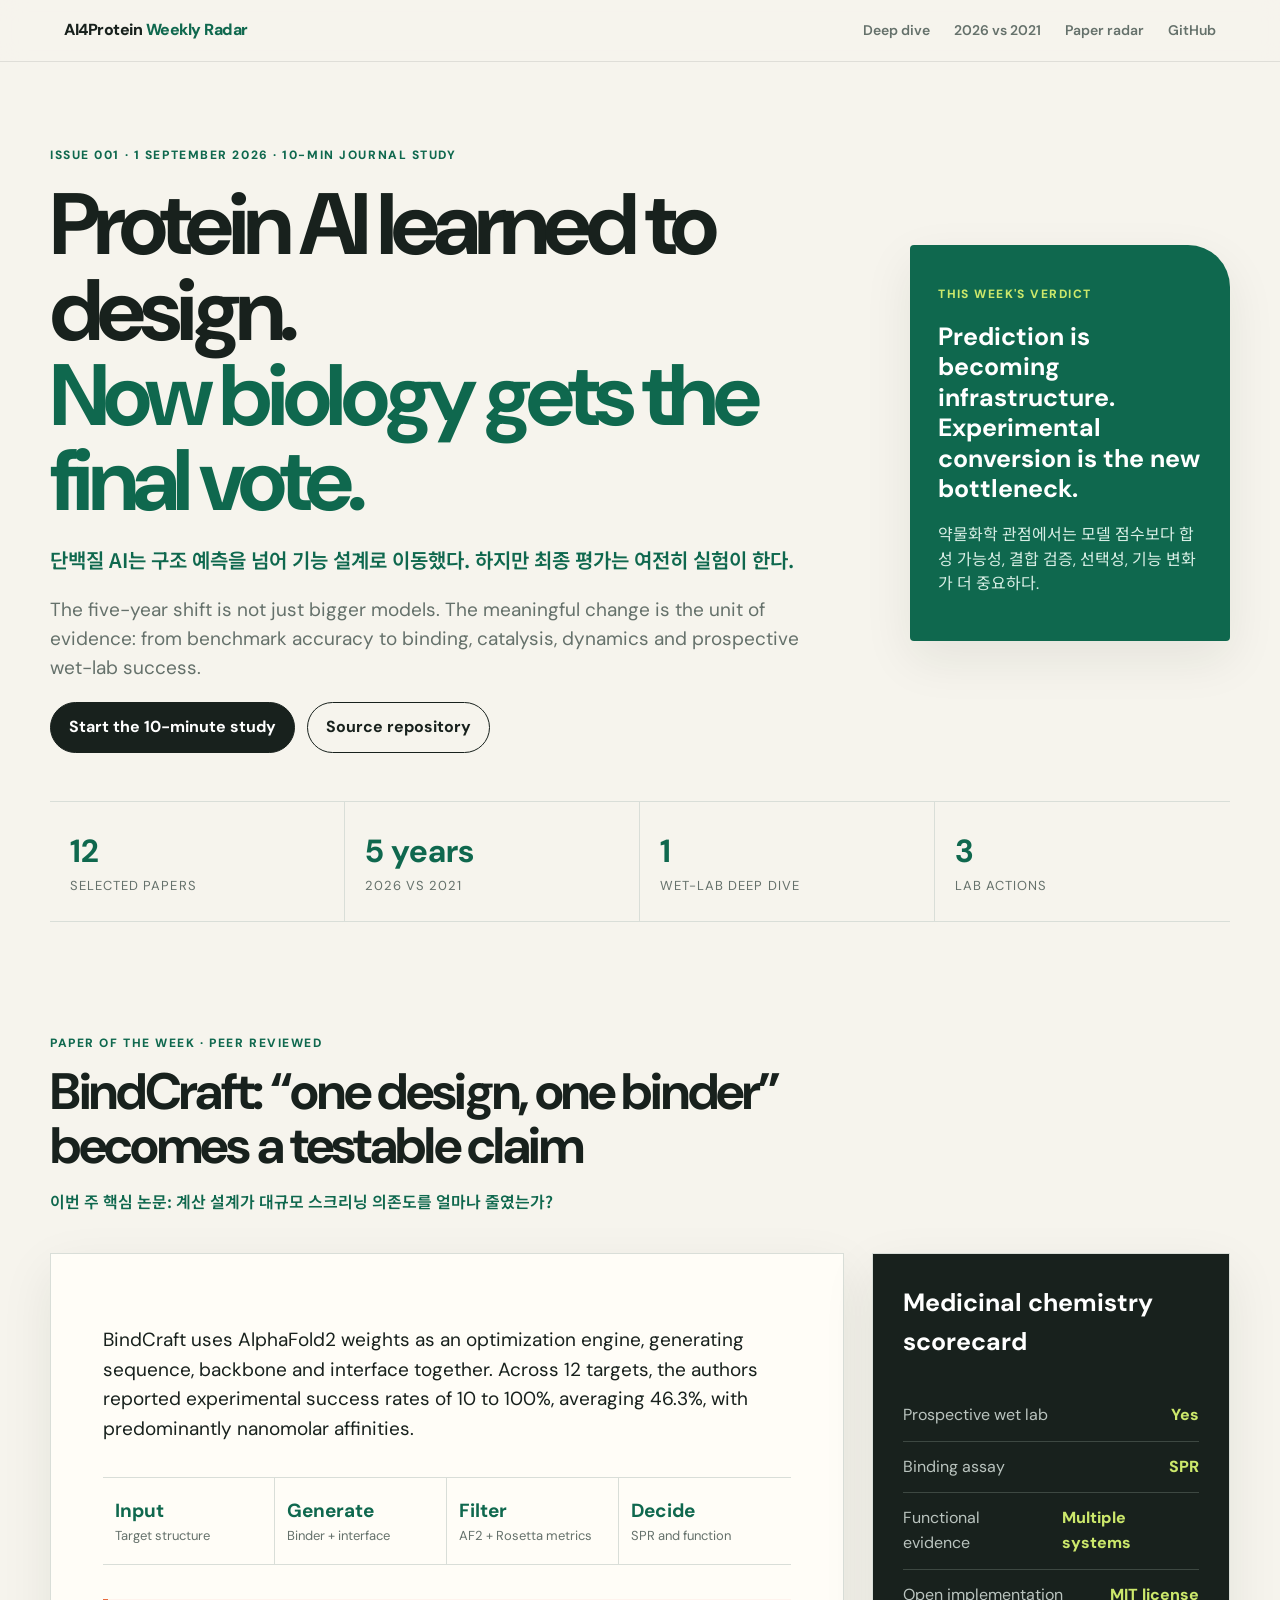
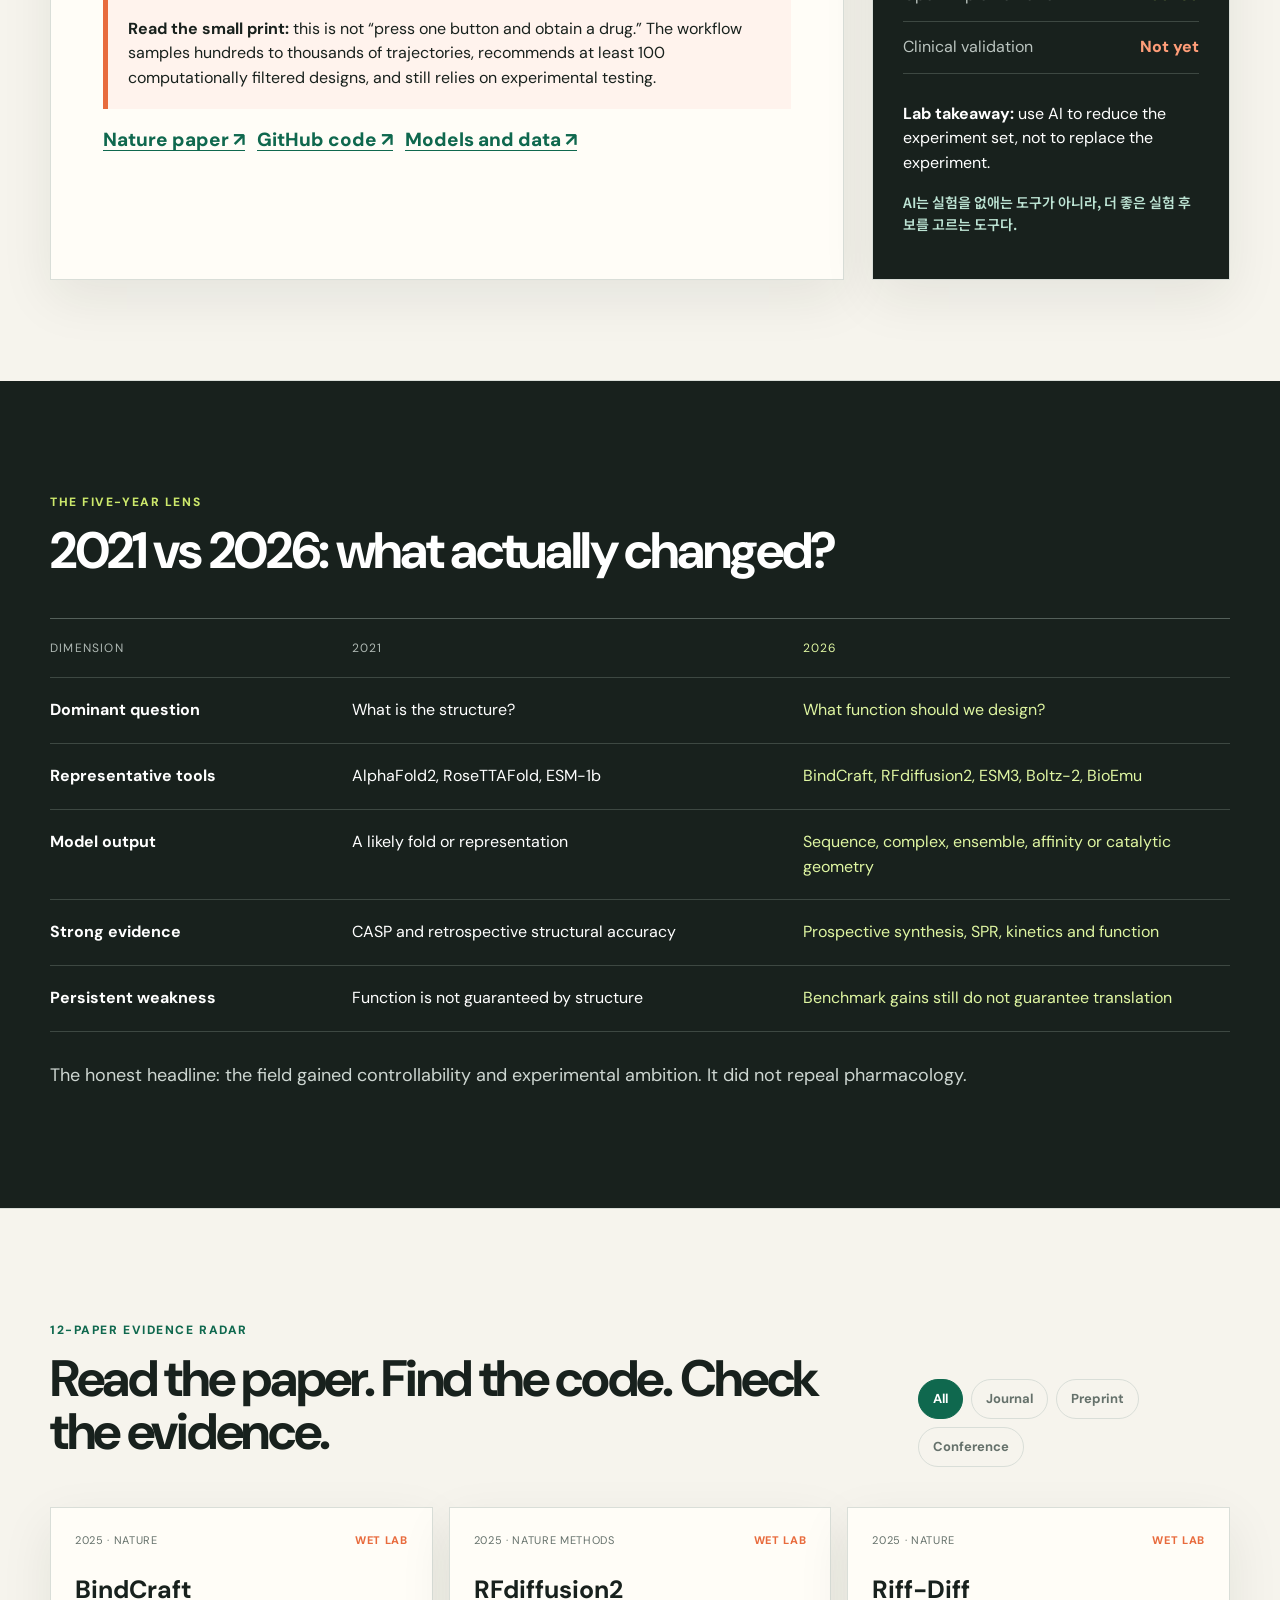
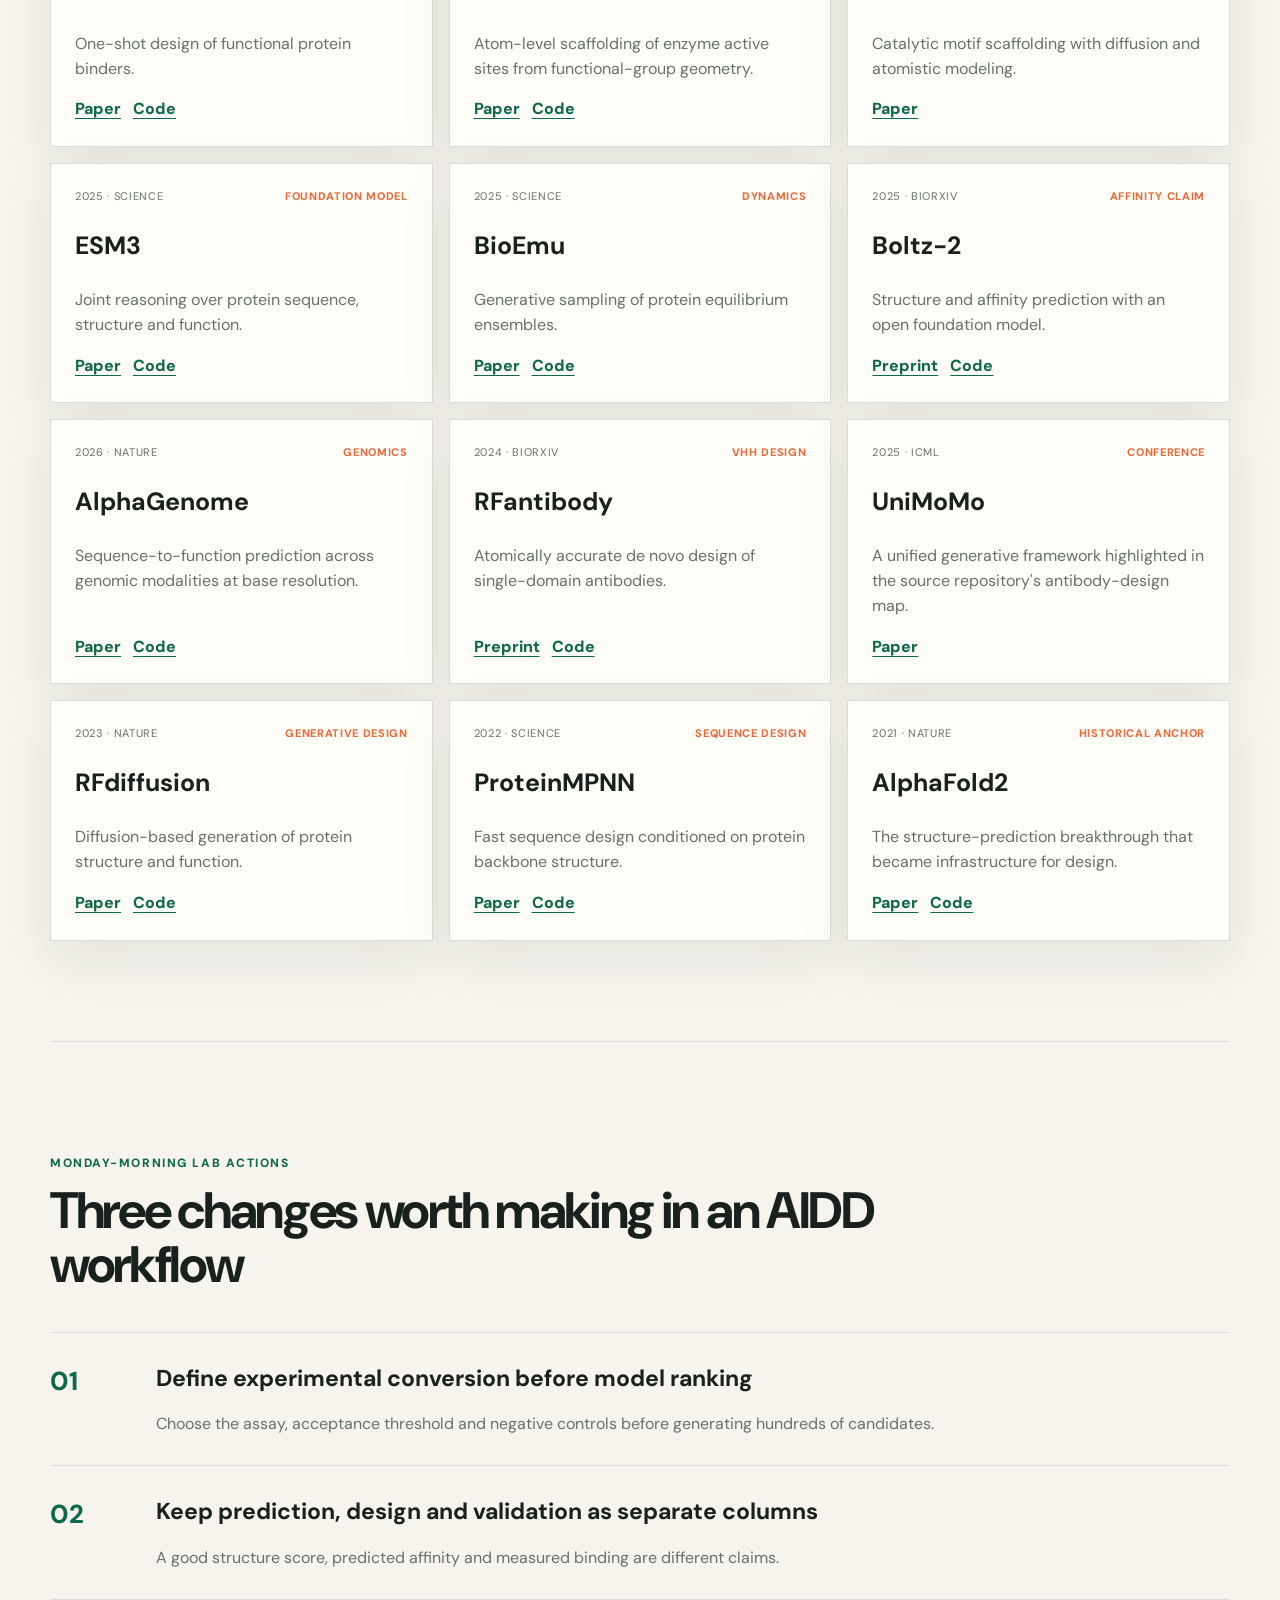
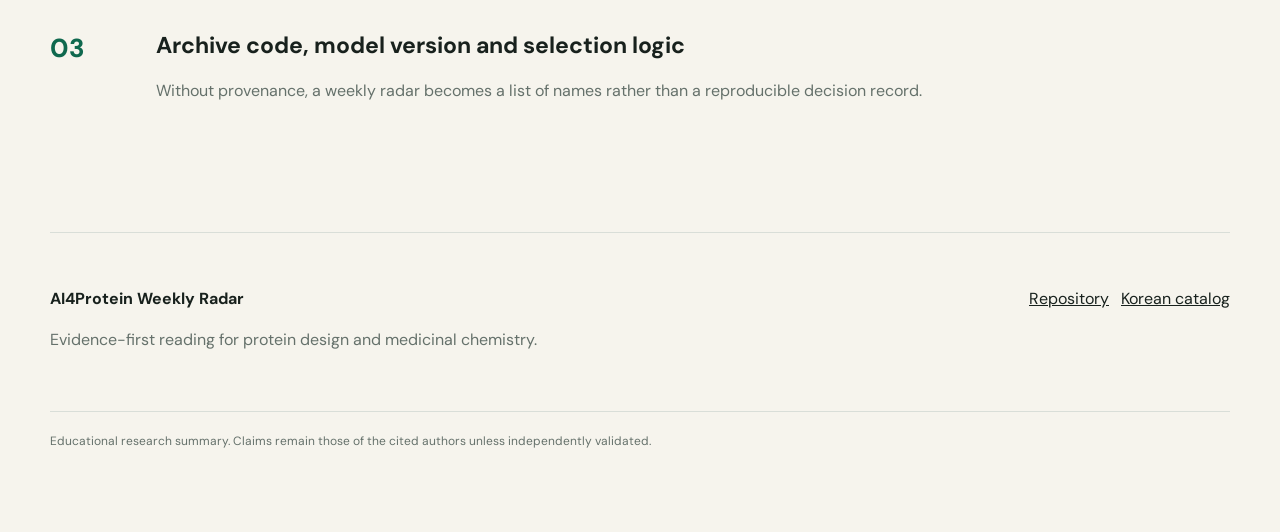
==== index.html @ 7b74da96 "Add first AI4Protein weekly journal page" ====
<!doctype html>
<html lang="en">
<head>
  <meta charset="utf-8">
  <meta name="viewport" content="width=device-width, initial-scale=1">
  <meta name="description" content="A weekly evidence-first journal study on AI for protein science and drug discovery.">
  <title>AI4Protein Weekly Radar</title>
  <link rel="preconnect" href="https://fonts.googleapis.com">
  <link rel="preconnect" href="https://fonts.gstatic.com" crossorigin>
  <link href="https://fonts.googleapis.com/css2?family=DM+Sans:wght@400;500;600;700&family=Noto+Sans+KR:wght@400;500;700&display=swap" rel="stylesheet">
  <link rel="stylesheet" href="styles.css">
</head>
<body>
  <header class="site-header">
    <a class="brand" href="#top">AI4Protein <span>Weekly Radar</span></a>
    <nav aria-label="Primary navigation">
      <a href="#deep-dive">Deep dive</a>
      <a href="#compare">2026 vs 2021</a>
      <a href="#radar">Paper radar</a>
      <a href="https://github.com/mrfeixiang/AI4protein-kr">GitHub</a>
    </nav>
  </header>

  <main id="top">
    <section class="hero">
      <div class="hero-copy">
        <p class="eyebrow">ISSUE 001 · 1 SEPTEMBER 2026 · 10-MIN JOURNAL STUDY</p>
        <h1>Protein AI learned to design.<br><span>Now biology gets the final vote.</span></h1>
        <p class="hero-ko">단백질 AI는 구조 예측을 넘어 기능 설계로 이동했다. 하지만 최종 평가는 여전히 실험이 한다.</p>
        <p class="lede">The five-year shift is not just bigger models. The meaningful change is the unit of evidence: from benchmark accuracy to binding, catalysis, dynamics and prospective wet-lab success.</p>
        <div class="hero-actions">
          <a class="button primary" href="#deep-dive">Start the 10-minute study</a>
          <a class="button ghost" href="https://github.com/mrfeixiang/AI4protein-kr">Source repository</a>
        </div>
      </div>
      <aside class="hero-note" aria-label="This week's verdict">
        <p class="note-label">THIS WEEK'S VERDICT</p>
        <strong>Prediction is becoming infrastructure. Experimental conversion is the new bottleneck.</strong>
        <p>약물화학 관점에서는 모델 점수보다 합성 가능성, 결합 검증, 선택성, 기능 변화가 더 중요하다.</p>
      </aside>
    </section>

    <section class="numbers" aria-label="Issue overview">
      <div><strong>12</strong><span>selected papers</span></div>
      <div><strong>5 years</strong><span>2026 vs 2021</span></div>
      <div><strong>1</strong><span>wet-lab deep dive</span></div>
      <div><strong>3</strong><span>lab actions</span></div>
    </section>

    <section id="deep-dive" class="section">
      <div class="section-heading">
        <p class="eyebrow">PAPER OF THE WEEK · PEER REVIEWED</p>
        <h2>BindCraft: “one design, one binder” becomes a testable claim</h2>
        <p class="section-ko">이번 주 핵심 논문: 계산 설계가 대규모 스크리닝 의존도를 얼마나 줄였는가?</p>
      </div>

      <div class="deep-grid">
        <article class="feature">
          <p>BindCraft uses AlphaFold2 weights as an optimization engine, generating sequence, backbone and interface together. Across 12 targets, the authors reported experimental success rates of 10 to 100%, averaging 46.3%, with predominantly nanomolar affinities.</p>
          <div class="evidence-strip">
            <div><b>Input</b><span>Target structure</span></div>
            <div><b>Generate</b><span>Binder + interface</span></div>
            <div><b>Filter</b><span>AF2 + Rosetta metrics</span></div>
            <div><b>Decide</b><span>SPR and function</span></div>
          </div>
          <p class="caution"><b>Read the small print:</b> this is not “press one button and obtain a drug.” The workflow samples hundreds to thousands of trajectories, recommends at least 100 computationally filtered designs, and still relies on experimental testing.</p>
          <div class="link-row">
            <a href="https://www.nature.com/articles/s41586-025-09429-6">Nature paper ↗</a>
            <a href="https://github.com/martinpacesa/BindCraft">GitHub code ↗</a>
            <a href="https://doi.org/10.5281/zenodo.14249738">Models and data ↗</a>
          </div>
        </article>

        <aside class="scorecard">
          <h3>Medicinal chemistry scorecard</h3>
          <dl>
            <div><dt>Prospective wet lab</dt><dd class="yes">Yes</dd></div>
            <div><dt>Binding assay</dt><dd class="yes">SPR</dd></div>
            <div><dt>Functional evidence</dt><dd class="yes">Multiple systems</dd></div>
            <div><dt>Open implementation</dt><dd class="yes">MIT license</dd></div>
            <div><dt>Clinical validation</dt><dd class="no">Not yet</dd></div>
          </dl>
          <p><b>Lab takeaway:</b> use AI to reduce the experiment set, not to replace the experiment.</p>
          <p class="section-ko">AI는 실험을 없애는 도구가 아니라, 더 좋은 실험 후보를 고르는 도구다.</p>
        </aside>
      </div>
    </section>

    <section id="compare" class="section compare-section">
      <div class="section-heading">
        <p class="eyebrow">THE FIVE-YEAR LENS</p>
        <h2>2021 vs 2026: what actually changed?</h2>
      </div>
      <div class="comparison" role="table" aria-label="2021 versus 2026 comparison">
        <div class="comparison-row header" role="row">
          <span role="columnheader">Dimension</span><span role="columnheader">2021</span><span role="columnheader">2026</span>
        </div>
        <div class="comparison-row" role="row">
          <b role="cell">Dominant question</b><span role="cell">What is the structure?</span><span role="cell">What function should we design?</span>
        </div>
        <div class="comparison-row" role="row">
          <b role="cell">Representative tools</b><span role="cell">AlphaFold2, RoseTTAFold, ESM-1b</span><span role="cell">BindCraft, RFdiffusion2, ESM3, Boltz-2, BioEmu</span>
        </div>
        <div class="comparison-row" role="row">
          <b role="cell">Model output</b><span role="cell">A likely fold or representation</span><span role="cell">Sequence, complex, ensemble, affinity or catalytic geometry</span>
        </div>
        <div class="comparison-row" role="row">
          <b role="cell">Strong evidence</b><span role="cell">CASP and retrospective structural accuracy</span><span role="cell">Prospective synthesis, SPR, kinetics and function</span>
        </div>
        <div class="comparison-row" role="row">
          <b role="cell">Persistent weakness</b><span role="cell">Function is not guaranteed by structure</span><span role="cell">Benchmark gains still do not guarantee translation</span>
        </div>
      </div>
      <p class="compare-foot">The honest headline: the field gained controllability and experimental ambition. It did not repeal pharmacology.</p>
    </section>

    <section id="radar" class="section">
      <div class="section-heading radar-heading">
        <div>
          <p class="eyebrow">12-PAPER EVIDENCE RADAR</p>
          <h2>Read the paper. Find the code. Check the evidence.</h2>
        </div>
        <div class="filters" aria-label="Filter papers">
          <button class="filter active" data-filter="all">All</button>
          <button class="filter" data-filter="journal">Journal</button>
          <button class="filter" data-filter="preprint">Preprint</button>
          <button class="filter" data-filter="conference">Conference</button>
        </div>
      </div>

      <div class="paper-grid">
        <article class="paper-card" data-type="journal">
          <div class="paper-meta"><span>2025 · Nature</span><em>Wet lab</em></div>
          <h3>BindCraft</h3><p>One-shot design of functional protein binders.</p>
          <div class="card-links"><a href="https://www.nature.com/articles/s41586-025-09429-6">Paper</a><a href="https://github.com/martinpacesa/BindCraft">Code</a></div>
        </article>
        <article class="paper-card" data-type="journal">
          <div class="paper-meta"><span>2025 · Nature Methods</span><em>Wet lab</em></div>
          <h3>RFdiffusion2</h3><p>Atom-level scaffolding of enzyme active sites from functional-group geometry.</p>
          <div class="card-links"><a href="https://www.nature.com/articles/s41592-025-02975-x">Paper</a><a href="https://github.com/RosettaCommons/RFdiffusion2">Code</a></div>
        </article>
        <article class="paper-card" data-type="journal">
          <div class="paper-meta"><span>2025 · Nature</span><em>Wet lab</em></div>
          <h3>Riff-Diff</h3><p>Catalytic motif scaffolding with diffusion and atomistic modeling.</p>
          <div class="card-links"><a href="https://www.nature.com/articles/s41586-025-09747-9">Paper</a></div>
        </article>
        <article class="paper-card" data-type="journal">
          <div class="paper-meta"><span>2025 · Science</span><em>Foundation model</em></div>
          <h3>ESM3</h3><p>Joint reasoning over protein sequence, structure and function.</p>
          <div class="card-links"><a href="https://www.science.org/doi/10.1126/science.ads0018">Paper</a><a href="https://github.com/evolutionaryscale/esm">Code</a></div>
        </article>
        <article class="paper-card" data-type="journal">
          <div class="paper-meta"><span>2025 · Science</span><em>Dynamics</em></div>
          <h3>BioEmu</h3><p>Generative sampling of protein equilibrium ensembles.</p>
          <div class="card-links"><a href="https://www.science.org/doi/10.1126/science.adv9817">Paper</a><a href="https://github.com/microsoft/bioemu">Code</a></div>
        </article>
        <article class="paper-card" data-type="preprint">
          <div class="paper-meta"><span>2025 · bioRxiv</span><em>Affinity claim</em></div>
          <h3>Boltz-2</h3><p>Structure and affinity prediction with an open foundation model.</p>
          <div class="card-links"><a href="https://www.biorxiv.org/content/10.1101/2025.06.14.659707">Preprint</a><a href="https://github.com/jwohlwend/boltz">Code</a></div>
        </article>
        <article class="paper-card" data-type="journal">
          <div class="paper-meta"><span>2026 · Nature</span><em>Genomics</em></div>
          <h3>AlphaGenome</h3><p>Sequence-to-function prediction across genomic modalities at base resolution.</p>
          <div class="card-links"><a href="https://www.nature.com/articles/s41586-025-10014-0">Paper</a><a href="https://github.com/google-deepmind/alphagenome">Code</a></div>
        </article>
        <article class="paper-card" data-type="preprint">
          <div class="paper-meta"><span>2024 · bioRxiv</span><em>VHH design</em></div>
          <h3>RFantibody</h3><p>Atomically accurate de novo design of single-domain antibodies.</p>
          <div class="card-links"><a href="https://www.biorxiv.org/content/10.1101/2024.03.14.585103">Preprint</a><a href="https://github.com/RosettaCommons/RFantibody">Code</a></div>
        </article>
        <article class="paper-card" data-type="conference">
          <div class="paper-meta"><span>2025 · ICML</span><em>Conference</em></div>
          <h3>UniMoMo</h3><p>A unified generative framework highlighted in the source repository's antibody-design map.</p>
          <div class="card-links"><a href="https://openreview.net/pdf?id=KUN7A7Okb6">Paper</a></div>
        </article>
        <article class="paper-card" data-type="journal">
          <div class="paper-meta"><span>2023 · Nature</span><em>Generative design</em></div>
          <h3>RFdiffusion</h3><p>Diffusion-based generation of protein structure and function.</p>
          <div class="card-links"><a href="https://www.nature.com/articles/s41586-023-06415-8">Paper</a><a href="https://github.com/RosettaCommons/RFdiffusion">Code</a></div>
        </article>
        <article class="paper-card" data-type="journal">
          <div class="paper-meta"><span>2022 · Science</span><em>Sequence design</em></div>
          <h3>ProteinMPNN</h3><p>Fast sequence design conditioned on protein backbone structure.</p>
          <div class="card-links"><a href="https://www.science.org/doi/10.1126/science.add2187">Paper</a><a href="https://github.com/dauparas/ProteinMPNN">Code</a></div>
        </article>
        <article class="paper-card" data-type="journal">
          <div class="paper-meta"><span>2021 · Nature</span><em>Historical anchor</em></div>
          <h3>AlphaFold2</h3><p>The structure-prediction breakthrough that became infrastructure for design.</p>
          <div class="card-links"><a href="https://www.nature.com/articles/s41586-021-03819-2">Paper</a><a href="https://github.com/google-deepmind/alphafold">Code</a></div>
        </article>
      </div>
    </section>

    <section class="section actions-section">
      <div class="section-heading">
        <p class="eyebrow">MONDAY-MORNING LAB ACTIONS</p>
        <h2>Three changes worth making in an AIDD workflow</h2>
      </div>
      <ol class="actions-list">
        <li><span>01</span><div><h3>Define experimental conversion before model ranking</h3><p>Choose the assay, acceptance threshold and negative controls before generating hundreds of candidates.</p></div></li>
        <li><span>02</span><div><h3>Keep prediction, design and validation as separate columns</h3><p>A good structure score, predicted affinity and measured binding are different claims.</p></div></li>
        <li><span>03</span><div><h3>Archive code, model version and selection logic</h3><p>Without provenance, a weekly radar becomes a list of names rather than a reproducible decision record.</p></div></li>
      </ol>
    </section>
  </main>

  <footer>
    <div><b>AI4Protein Weekly Radar</b><p>Evidence-first reading for protein design and medicinal chemistry.</p></div>
    <div class="footer-links"><a href="https://github.com/mrfeixiang/AI4protein-kr">Repository</a><a href="https://github.com/mrfeixiang/AI4protein-kr/blob/main/README.md">Korean catalog</a></div>
    <p class="disclaimer">Educational research summary. Claims remain those of the cited authors unless independently validated.</p>
  </footer>
  <script src="app.js"></script>
</body>
</html>
---- styles.css ----
:root {
  --ink: #18211d;
  --muted: #65716b;
  --paper: #f6f4ed;
  --card: #fffdf7;
  --line: #d9ded8;
  --green: #0f684e;
  --lime: #cce86b;
  --orange: #e86b3d;
  --blue: #5077c8;
  --shadow: 0 18px 50px rgba(24, 33, 29, .08);
}
* { box-sizing: border-box; }
html { scroll-behavior: smooth; }
body {
  margin: 0;
  color: var(--ink);
  background: var(--paper);
  font-family: "DM Sans", "Noto Sans KR", sans-serif;
  line-height: 1.55;
}
a { color: inherit; }
.site-header {
  position: sticky; top: 0; z-index: 20;
  display: flex; align-items: center; justify-content: space-between;
  padding: 18px clamp(22px, 5vw, 76px);
  background: rgba(246, 244, 237, .92);
  border-bottom: 1px solid rgba(24, 33, 29, .1);
  backdrop-filter: blur(12px);
}
.brand { text-decoration: none; font-weight: 800; letter-spacing: -.03em; }
.brand span { color: var(--green); }
nav { display: flex; gap: 24px; }
nav a { color: var(--muted); font-size: 14px; text-decoration: none; font-weight: 600; }
nav a:hover { color: var(--green); }
main, footer { width: min(1180px, calc(100% - 40px)); margin: 0 auto; }
.hero {
  min-height: 660px; display: grid; grid-template-columns: 1.65fr .65fr;
  gap: 48px; align-items: center; padding: 72px 0 48px;
}
.eyebrow { color: var(--green); font-size: 12px; font-weight: 800; letter-spacing: .13em; text-transform: uppercase; }
h1 { margin: 18px 0 20px; max-width: 880px; font-size: clamp(46px, 6.8vw, 88px); line-height: .98; letter-spacing: -.065em; }
h1 span { color: var(--green); }
.hero-ko, .section-ko { color: var(--green); font-family: "Noto Sans KR", sans-serif; font-weight: 600; }
.hero-ko { max-width: 760px; font-size: 20px; }
.lede { max-width: 760px; color: var(--muted); font-size: 19px; }
.hero-actions, .link-row, .card-links, .footer-links { display: flex; flex-wrap: wrap; gap: 12px; }
.button {
  display: inline-flex; padding: 12px 18px; border: 1px solid var(--ink);
  border-radius: 999px; text-decoration: none; font-weight: 700;
}
.button.primary { background: var(--ink); color: white; }
.button.ghost:hover { background: white; }
.hero-note {
  padding: 28px; background: var(--green); color: white;
  border-radius: 4px 42px 4px 4px; box-shadow: var(--shadow);
}
.note-label { color: var(--lime); font-size: 12px; letter-spacing: .12em; font-weight: 800; }
.hero-note strong { display: block; margin: 18px 0; font-size: 25px; line-height: 1.22; }
.hero-note p:last-child { color: #d8eee5; }
.numbers {
  display: grid; grid-template-columns: repeat(4, 1fr); border-block: 1px solid var(--line);
}
.numbers div { padding: 25px 20px; border-right: 1px solid var(--line); }
.numbers div:last-child { border-right: 0; }
.numbers strong, .numbers span { display: block; }
.numbers strong { color: var(--green); font-size: 32px; }
.numbers span { color: var(--muted); font-size: 13px; text-transform: uppercase; letter-spacing: .08em; }
.section { padding: 100px 0; border-bottom: 1px solid var(--line); }
.section-heading { margin-bottom: 40px; }
.section-heading h2 { max-width: 900px; margin: 8px 0; font-size: clamp(34px, 4vw, 56px); line-height: 1.05; letter-spacing: -.045em; }
.deep-grid { display: grid; grid-template-columns: 1.55fr .7fr; gap: 28px; }
.feature, .scorecard, .paper-card {
  background: var(--card); border: 1px solid var(--line); box-shadow: var(--shadow);
}
.feature { padding: clamp(28px, 5vw, 52px); font-size: 19px; }
.evidence-strip { display: grid; grid-template-columns: repeat(4, 1fr); margin: 34px 0; border-block: 1px solid var(--line); }
.evidence-strip div { padding: 18px 12px; border-right: 1px solid var(--line); }
.evidence-strip div:last-child { border-right: 0; }
.evidence-strip b, .evidence-strip span { display: block; }
.evidence-strip b { color: var(--green); }
.evidence-strip span { color: var(--muted); font-size: 13px; }
.caution { padding: 18px 20px; border-left: 5px solid var(--orange); background: #fff3ed; font-size: 16px; }
.link-row a, .card-links a { color: var(--green); font-weight: 800; text-underline-offset: 4px; }
.scorecard { align-self: start; padding: 30px; background: var(--ink); color: white; }
.scorecard h3 { margin-top: 0; font-size: 25px; }
.scorecard dl { margin: 28px 0; }
.scorecard dl div { display: flex; justify-content: space-between; gap: 12px; padding: 13px 0; border-bottom: 1px solid #3d4842; }
.scorecard dt { color: #bac4bf; }
.scorecard dd { margin: 0; font-weight: 800; }
.scorecard .yes { color: var(--lime); }
.scorecard .no { color: #ff9d78; }
.scorecard .section-ko { color: #bde4d4; font-size: 14px; }
.compare-section { background: var(--ink); color: white; margin-inline: calc(50% - 50vw); padding-inline: max(20px, calc((100vw - 1180px) / 2)); }
.compare-section .eyebrow { color: var(--lime); }
.comparison { border-top: 1px solid #54605a; }
.comparison-row { display: grid; grid-template-columns: .65fr 1fr 1fr; gap: 24px; padding: 20px 0; border-bottom: 1px solid #3d4842; }
.comparison-row.header { color: #aeb8b3; font-size: 12px; letter-spacing: .1em; text-transform: uppercase; }
.comparison-row span:last-child { color: #dff6a2; }
.compare-foot { margin-top: 30px; color: #cdd6d1; font-size: 18px; }
.radar-heading { display: flex; justify-content: space-between; align-items: end; gap: 30px; }
.filters { display: flex; flex-wrap: wrap; gap: 8px; }
.filter {
  padding: 9px 14px; border: 1px solid var(--line); border-radius: 999px;
  background: transparent; color: var(--muted); cursor: pointer; font: inherit; font-size: 13px; font-weight: 700;
}
.filter.active, .filter:hover { background: var(--green); border-color: var(--green); color: white; }
.paper-grid { display: grid; grid-template-columns: repeat(3, 1fr); gap: 16px; }
.paper-card { min-height: 230px; padding: 24px; display: flex; flex-direction: column; transition: transform .2s, opacity .2s; }
.paper-card:hover { transform: translateY(-4px); }
.paper-card[hidden] { display: none; }
.paper-meta { display: flex; justify-content: space-between; gap: 10px; color: var(--muted); font-size: 11px; text-transform: uppercase; letter-spacing: .06em; }
.paper-meta em { color: var(--orange); font-style: normal; font-weight: 800; }
.paper-card h3 { margin: 22px 0 6px; font-size: 25px; }
.paper-card p { color: var(--muted); }
.card-links { margin-top: auto; }
.actions-list { margin: 0; padding: 0; list-style: none; }
.actions-list li { display: grid; grid-template-columns: 80px 1fr; gap: 26px; padding: 28px 0; border-top: 1px solid var(--line); }
.actions-list li > span { color: var(--green); font-size: 26px; font-weight: 800; }
.actions-list h3 { margin: 0; font-size: 23px; }
.actions-list p { margin-bottom: 0; color: var(--muted); }
footer { display: grid; grid-template-columns: 1fr auto; gap: 30px; padding: 54px 0 70px; }
footer p { color: var(--muted); }
.disclaimer { grid-column: 1 / -1; padding-top: 20px; border-top: 1px solid var(--line); font-size: 12px; }
@media (max-width: 860px) {
  nav { display: none; }
  .hero, .deep-grid { grid-template-columns: 1fr; }
  .hero { min-height: auto; }
  .numbers { grid-template-columns: repeat(2, 1fr); }
  .numbers div:nth-child(2) { border-right: 0; }
  .paper-grid { grid-template-columns: repeat(2, 1fr); }
  .radar-heading { display: block; }
  .filters { margin-top: 24px; }
}
@media (max-width: 560px) {
  main, footer { width: min(100% - 28px, 1180px); }
  .site-header { padding-inline: 16px; }
  .hero { padding-top: 54px; }
  h1 { font-size: 47px; }
  .numbers, .paper-grid { grid-template-columns: 1fr; }
  .numbers div { border-right: 0; border-bottom: 1px solid var(--line); }
  .evidence-strip { grid-template-columns: repeat(2, 1fr); }
  .comparison-row { grid-template-columns: 1fr; gap: 6px; }
  .comparison-row.header { display: none; }
  .actions-list li { grid-template-columns: 48px 1fr; }
  footer { grid-template-columns: 1fr; }
}
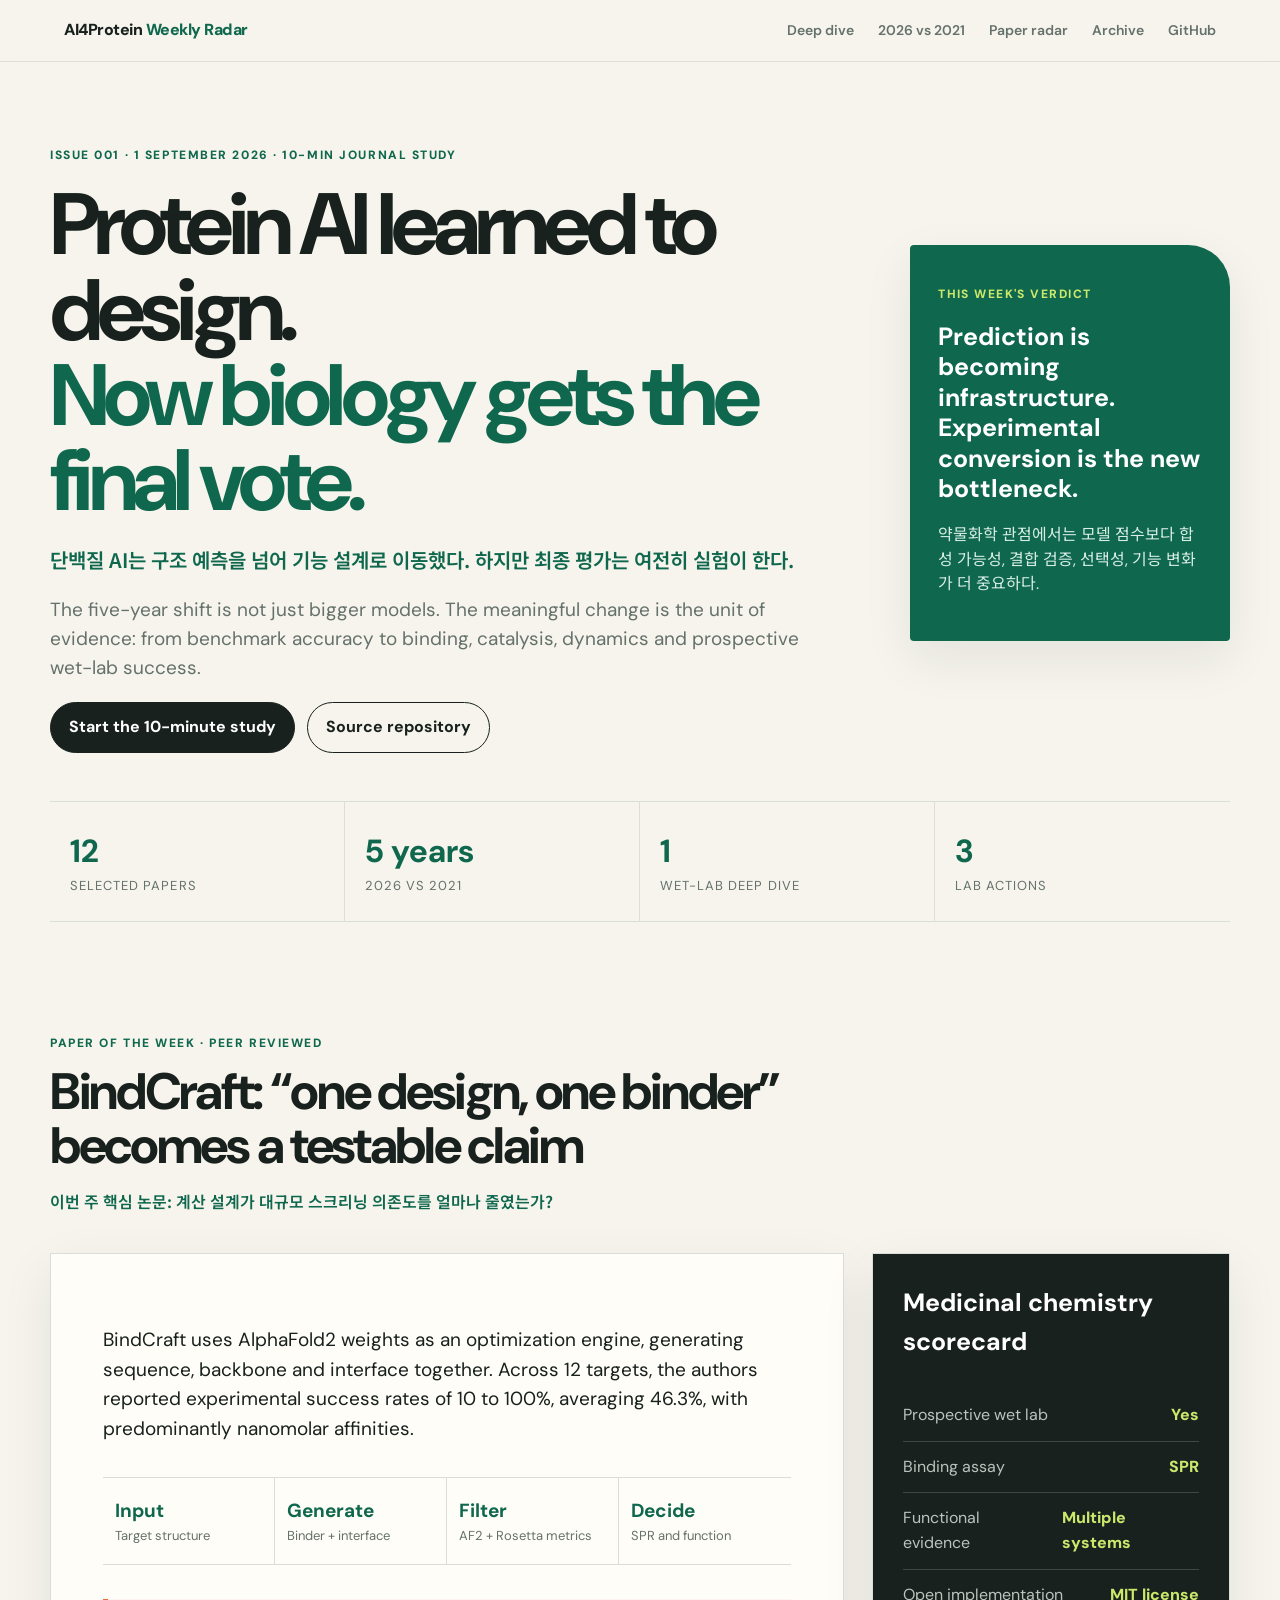
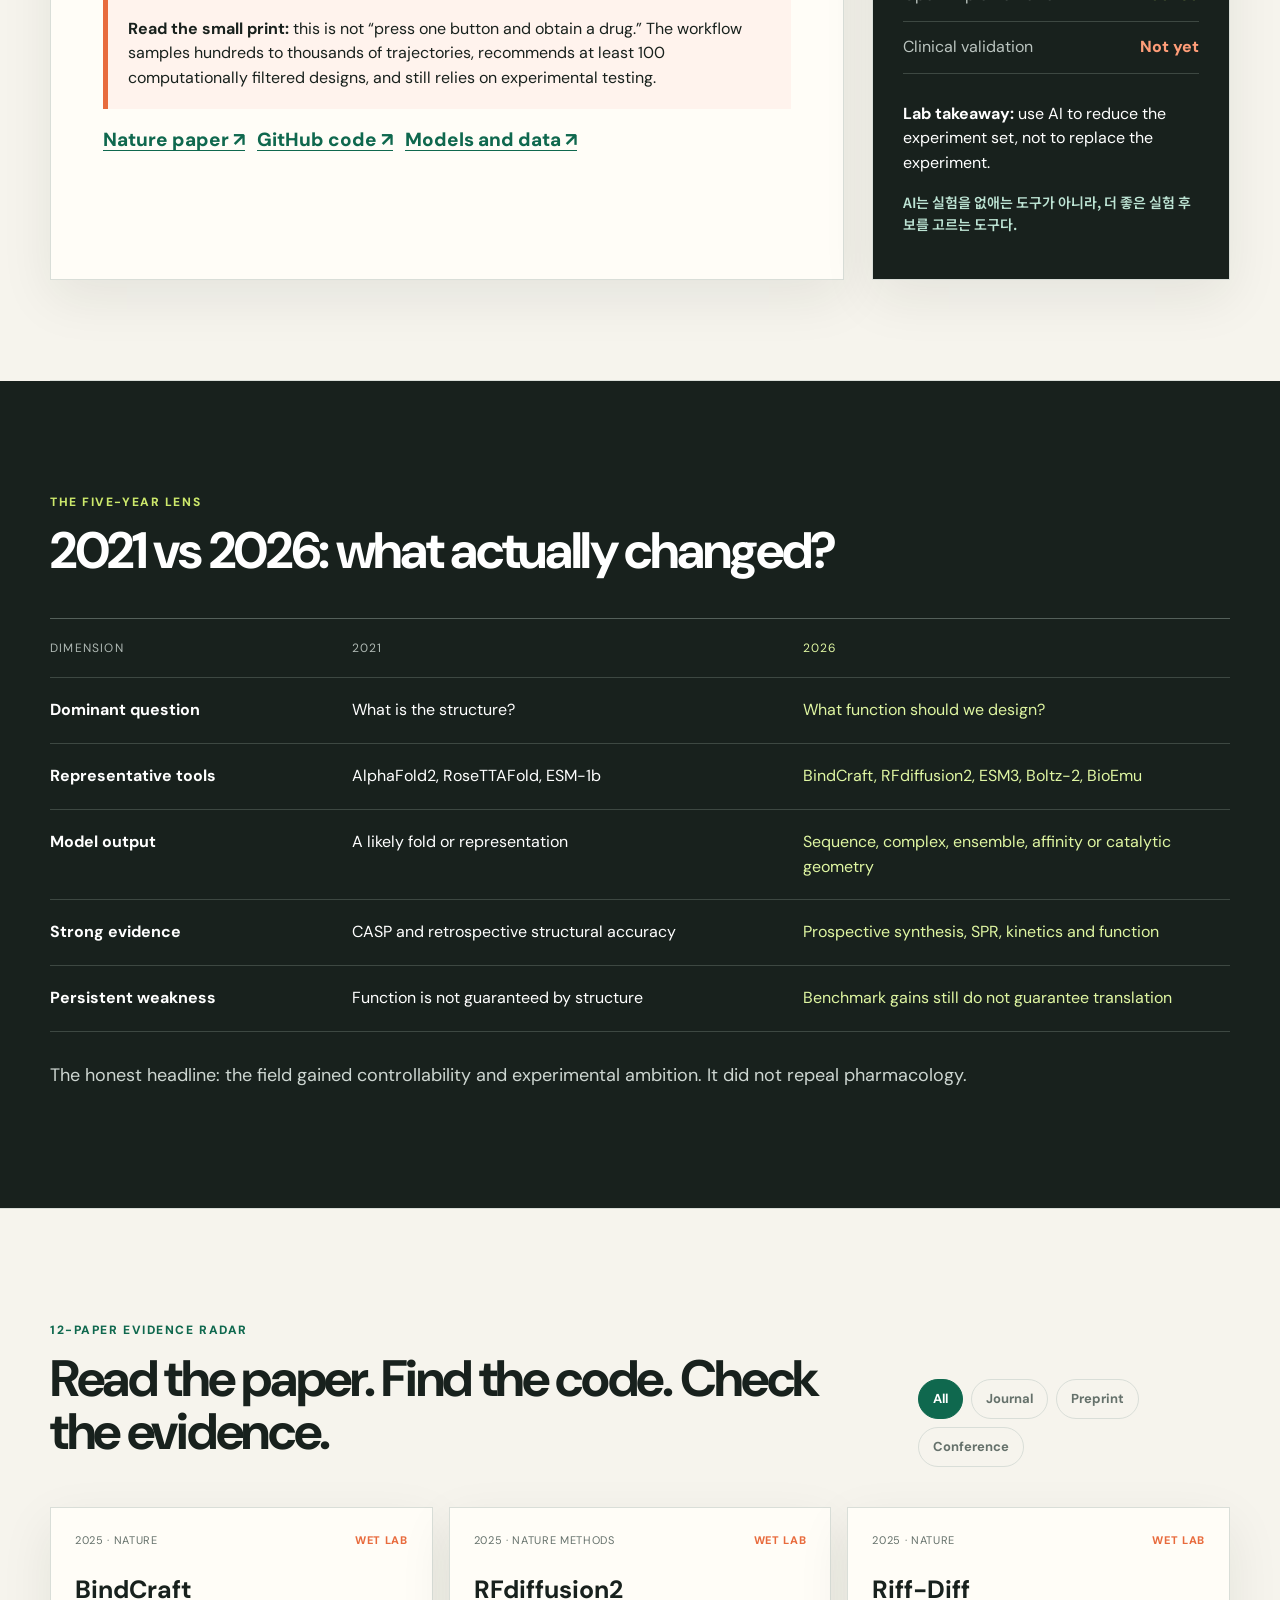
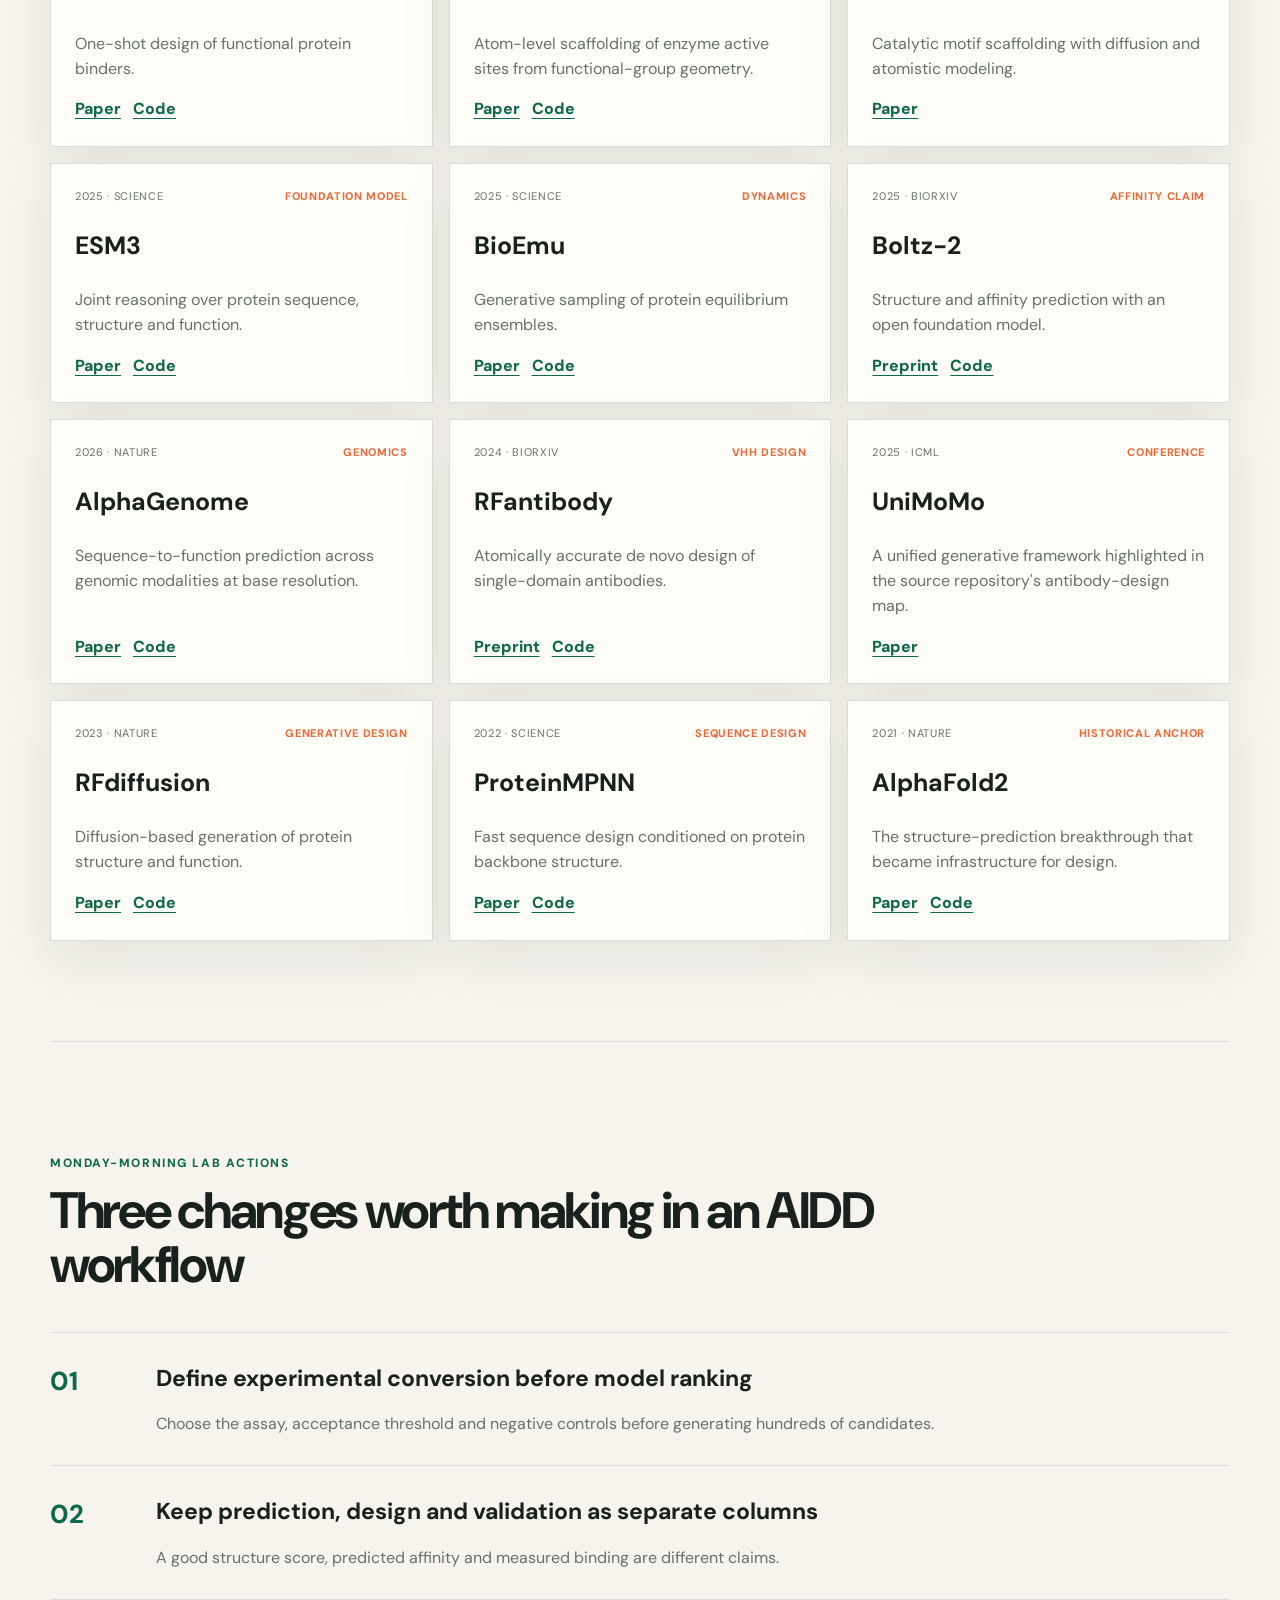
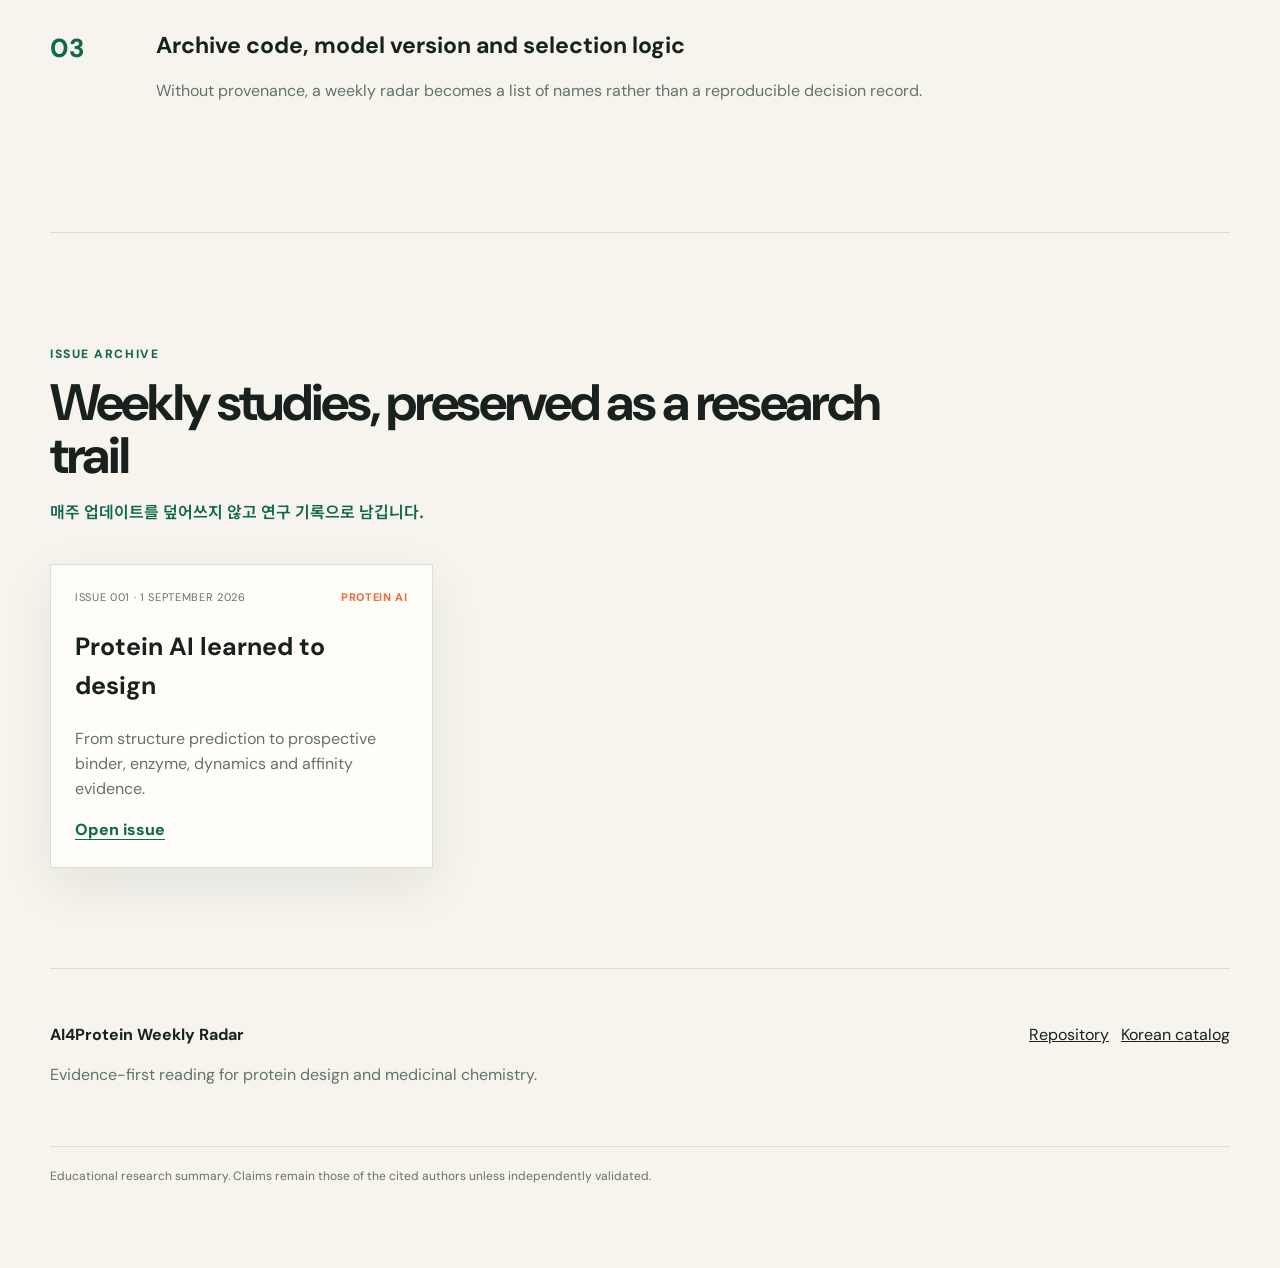
==== commit 9efc6dc4: "Add dated archive for weekly journal issues" ====
--- a/index.html
+++ b/index.html
@@ -17,6 +17,7 @@
       <a href="#deep-dive">Deep dive</a>
       <a href="#compare">2026 vs 2021</a>
       <a href="#radar">Paper radar</a>
+      <a href="#archive">Archive</a>
       <a href="https://github.com/mrfeixiang/AI4protein-kr">GitHub</a>
     </nav>
   </header>
@@ -203,6 +204,21 @@
         <li><span>03</span><div><h3>Archive code, model version and selection logic</h3><p>Without provenance, a weekly radar becomes a list of names rather than a reproducible decision record.</p></div></li>
       </ol>
     </section>
+    <section id="archive" class="section">
+      <div class="section-heading">
+        <p class="eyebrow">ISSUE ARCHIVE</p>
+        <h2>Weekly studies, preserved as a research trail</h2>
+        <p class="section-ko">매주 업데이트를 덮어쓰지 않고 연구 기록으로 남깁니다.</p>
+      </div>
+      <div class="paper-grid">
+        <article class="paper-card">
+          <div class="paper-meta"><span>Issue 001 · 1 September 2026</span><em>Protein AI</em></div>
+          <h3>Protein AI learned to design</h3>
+          <p>From structure prediction to prospective binder, enzyme, dynamics and affinity evidence.</p>
+          <div class="card-links"><a href="issues/2026-09-01.html">Open issue</a></div>
+        </article>
+      </div>
+    </section>
   </main>
 
   <footer>
